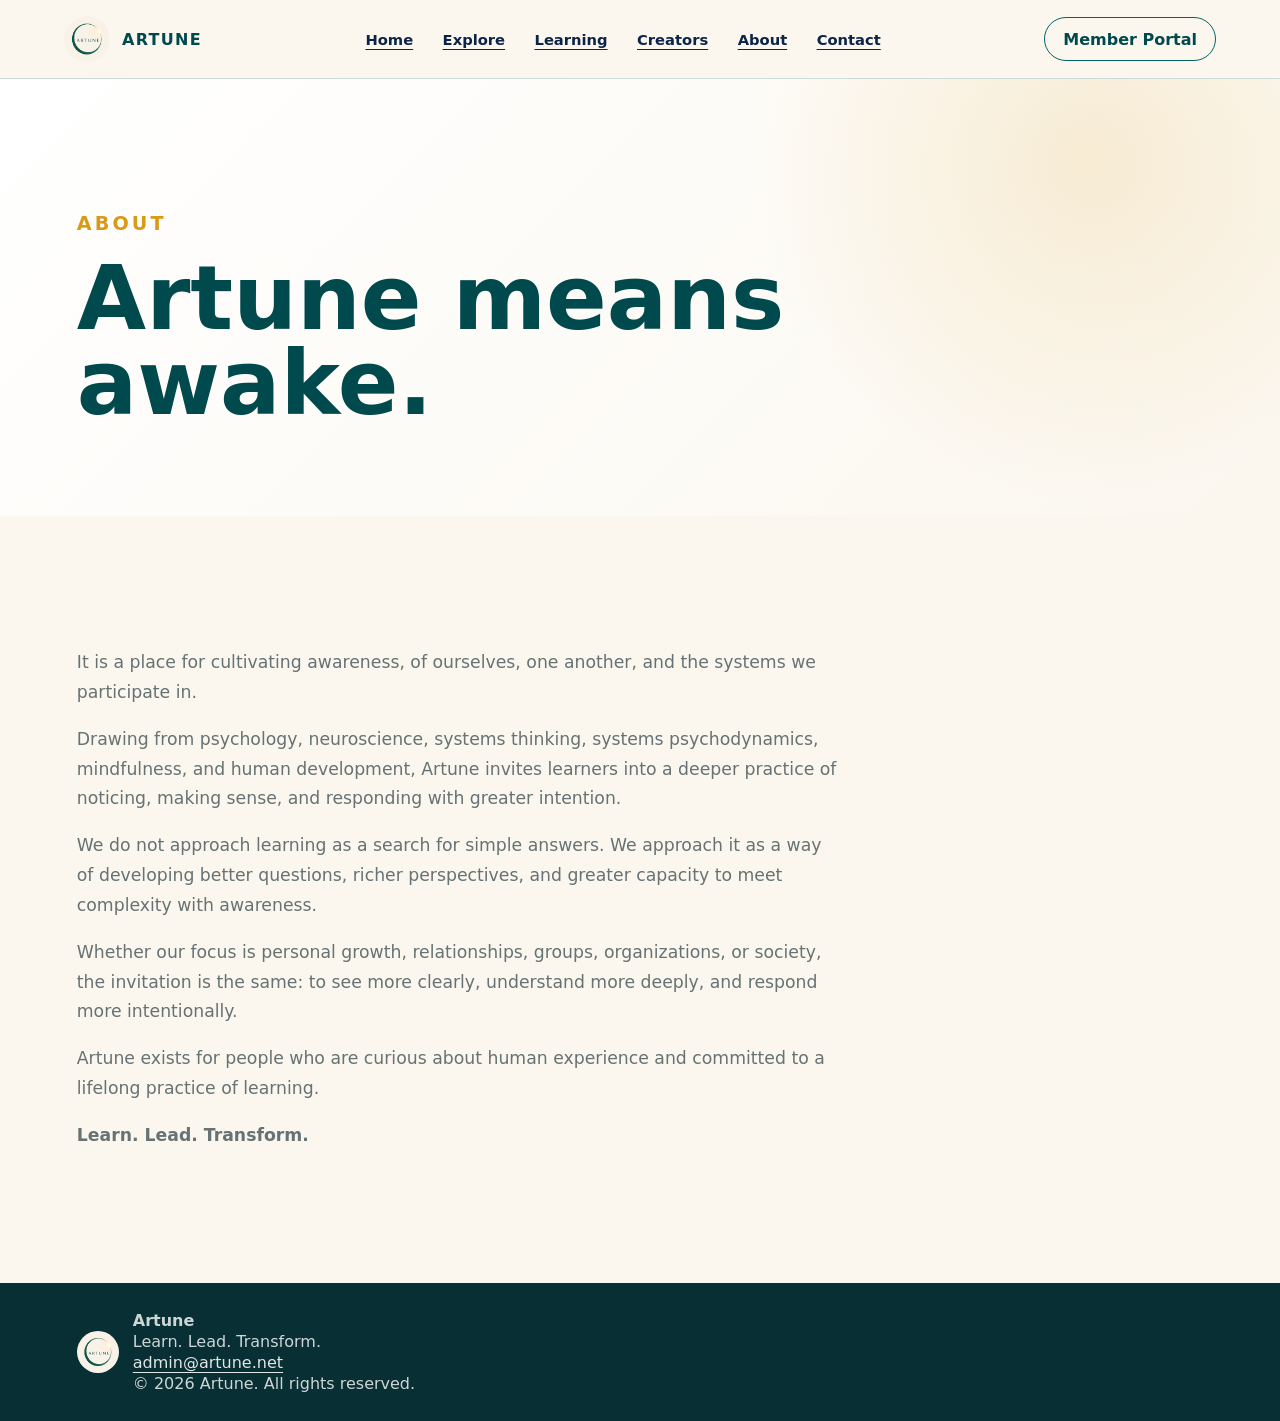
==== about/index.html @ a9fdbad8 "Add files via upload" ====
<!doctype html>
<html lang="en">
  <head>
    <meta charset="utf-8" />
    <meta name="viewport" content="width=device-width, initial-scale=1" />
    <title>About | Artune</title>
    <meta name="description" content="Artune means awake. Learn about Artune's orientation to awareness, inquiry, and human development." />
    <link rel="stylesheet" href="../styles.css" />
  </head>
  <body>
    <header class="site-header" data-site-header>
      <a class="brand" href="/" aria-label="Artune home"><img src="../assets/artune-symbol.png" alt="" /><span>Artune</span></a>
      <nav class="nav-links" id="primary-navigation" aria-label="Main navigation">
        <a href="/">Home</a><a href="/explore/">Explore</a><a href="/learning/">Learning</a><a href="/creators/">Creators</a><a href="/about/">About</a><a href="/contact/">Contact</a>
      </nav>
      <a class="nav-cta" href="https://ara-haroutiounian-4270.freshlearn.com/member/#/login">Member Portal</a>
      <button class="menu-toggle" type="button" aria-controls="primary-navigation" aria-expanded="false"><span class="menu-toggle-lines" aria-hidden="true"></span><span class="sr-only">Menu</span></button>
    </header>
    <main>
      <section class="page-hero">
        <p class="kicker">About</p>
        <h1>Artune means awake.</h1>
      </section>
      <section class="section text-page">
        <p>It is a place for cultivating awareness, of ourselves, one another, and the systems we participate in.</p>
        <p>Drawing from psychology, neuroscience, systems thinking, systems psychodynamics, mindfulness, and human development, Artune invites learners into a deeper practice of noticing, making sense, and responding with greater intention.</p>
        <p>We do not approach learning as a search for simple answers. We approach it as a way of developing better questions, richer perspectives, and greater capacity to meet complexity with awareness.</p>
        <p>Whether our focus is personal growth, relationships, groups, organizations, or society, the invitation is the same: to see more clearly, understand more deeply, and respond more intentionally.</p>
        <p>Artune exists for people who are curious about human experience and committed to a lifelong practice of learning.</p>
        <p><strong>Learn. Lead. Transform.</strong></p>
      </section>
    </main>
    <footer class="site-footer"><img src="../assets/artune-symbol.png" alt="" /><div><strong>Artune</strong><span>Learn. Lead. Transform.</span><a href="mailto:admin@artune.net">admin@artune.net</a><span>&copy; 2026 Artune. All rights reserved.</span></div></footer>
    <script>
      (() => {
        if (window.artuneMenuReady) return;
        window.artuneMenuReady = true;
        const header = document.querySelector("[data-site-header]");
        const toggle = header?.querySelector(".menu-toggle");
        const nav = header?.querySelector("#primary-navigation");
        const closeMenu = () => {
          header?.classList.remove("is-menu-open");
          document.body.classList.remove("is-menu-locked");
          toggle?.setAttribute("aria-expanded", "false");
        };
        toggle?.addEventListener("click", () => {
          const isOpen = header.classList.toggle("is-menu-open");
          document.body.classList.toggle("is-menu-locked", isOpen);
          toggle.setAttribute("aria-expanded", String(isOpen));
        });
        nav?.querySelectorAll("a").forEach((link) => link.addEventListener("click", closeMenu));
        document.addEventListener("keydown", (event) => {
          if (event.key === "Escape") closeMenu();
        });
      })();
    </script>
  </body>
</html>
---- styles.css ----
:root {
  --teal: #006267;
  --deep-teal: #00494d;
  --navy: #0b2447;
  --gold: #d99a18;
  --paper: #fbf7ef;
  --white: #ffffff;
  --ink: #1c2728;
  --muted: #667273;
  --line: rgba(0, 98, 103, 0.18);
  --shadow: 0 22px 60px rgba(0, 73, 77, 0.12);
}

* {
  box-sizing: border-box;
}

html {
  scroll-behavior: smooth;
}

body {
  margin: 0;
  background: var(--paper);
  color: var(--ink);
  font-family: Inter, Avenir, "Segoe UI", system-ui, -apple-system, sans-serif;
}

body.is-menu-locked {
  overflow: hidden;
}

img {
  max-width: 100%;
  display: block;
}

a {
  color: inherit;
  text-decoration: none;
}

.site-header {
  position: sticky;
  top: 0;
  z-index: 20;
  display: grid;
  grid-template-columns: auto 1fr auto;
  align-items: center;
  gap: 28px;
  padding: 16px clamp(18px, 5vw, 72px);
  background: rgba(251, 247, 239, 0.94);
  border-bottom: 1px solid var(--line);
  backdrop-filter: blur(16px);
}

.sr-only {
  position: absolute;
  width: 1px;
  height: 1px;
  overflow: hidden;
  clip: rect(0, 0, 0, 0);
  white-space: nowrap;
}

.brand,
.nav-links,
.nav-cta {
  display: flex;
  align-items: center;
}

.brand {
  gap: 12px;
  color: var(--deep-teal);
  font-weight: 800;
  letter-spacing: 0.08em;
  text-transform: uppercase;
}

.brand img {
  width: 46px;
  height: 46px;
  border-radius: 50%;
  object-fit: cover;
}

.nav-links {
  justify-content: center;
  gap: clamp(14px, 2.3vw, 30px);
  color: var(--navy);
  font-size: 0.92rem;
  font-weight: 700;
}

.nav-links a,
.text-link,
.site-footer a,
.contact a,
.organization-section a {
  text-decoration: underline;
  text-decoration-thickness: 1px;
  text-underline-offset: 4px;
}

.nav-cta,
.button {
  min-height: 44px;
  justify-content: center;
  border-radius: 999px;
  font-weight: 800;
}

.nav-cta {
  padding: 0 18px;
  color: var(--deep-teal);
  border: 1px solid var(--teal);
}

.menu-toggle {
  display: none;
  width: 44px;
  height: 44px;
  align-items: center;
  justify-content: center;
  border: 1px solid var(--teal);
  border-radius: 999px;
  background: var(--white);
  color: var(--deep-teal);
  cursor: pointer;
}

.menu-toggle-lines,
.menu-toggle-lines::before,
.menu-toggle-lines::after {
  display: block;
  width: 18px;
  height: 2px;
  border-radius: 999px;
  background: currentColor;
  transition: transform 180ms ease, opacity 180ms ease;
}

.menu-toggle-lines {
  position: relative;
}

.menu-toggle-lines::before,
.menu-toggle-lines::after {
  position: absolute;
  left: 0;
  content: "";
}

.menu-toggle-lines::before {
  top: -6px;
}

.menu-toggle-lines::after {
  top: 6px;
}

.site-header.is-menu-open .menu-toggle-lines {
  background: transparent;
}

.site-header.is-menu-open .menu-toggle-lines::before {
  transform: translateY(6px) rotate(45deg);
}

.site-header.is-menu-open .menu-toggle-lines::after {
  transform: translateY(-6px) rotate(-45deg);
}

.hero {
  display: grid;
  grid-template-columns: minmax(0, 0.94fr) minmax(320px, 0.8fr);
  gap: clamp(36px, 7vw, 92px);
  align-items: center;
  min-height: 86vh;
  padding: clamp(72px, 9vw, 132px) clamp(20px, 6vw, 86px) clamp(48px, 7vw, 96px);
  background:
    radial-gradient(circle at 84% 16%, rgba(217, 154, 24, 0.16), transparent 28%),
    linear-gradient(135deg, var(--white), var(--paper));
}

.page-hero {
  padding: clamp(80px, 10vw, 150px) clamp(20px, 6vw, 86px) clamp(52px, 7vw, 96px);
  background:
    radial-gradient(circle at 85% 18%, rgba(217, 154, 24, 0.15), transparent 30%),
    linear-gradient(135deg, var(--white), var(--paper));
}

.page-hero h1 {
  max-width: 980px;
}

.page-hero p {
  max-width: 900px;
  font-size: clamp(1.08rem, 1.5vw, 1.28rem);
}

.hero-copy {
  max-width: 760px;
}

.kicker {
  margin: 0 0 16px;
  color: var(--gold);
  font-size: 0.8rem;
  font-weight: 900;
  letter-spacing: 0.16em;
  text-transform: uppercase;
}

h1,
h2,
h3,
p {
  overflow-wrap: anywhere;
}

h1 {
  margin: 0;
  color: var(--deep-teal);
  font-size: clamp(3rem, 7vw, 6.6rem);
  line-height: 0.95;
  letter-spacing: 0;
}

h2 {
  margin: 0;
  color: var(--deep-teal);
  font-size: clamp(2.1rem, 4.6vw, 4.8rem);
  line-height: 1;
  letter-spacing: 0;
}

h3 {
  margin: 0;
  color: var(--navy);
  font-size: 1.3rem;
  line-height: 1.2;
}

p {
  color: var(--muted);
  line-height: 1.72;
}

.hero p {
  max-width: 650px;
  font-size: clamp(1.08rem, 1.5vw, 1.28rem);
}

.hero-actions {
  display: flex;
  flex-wrap: wrap;
  gap: 12px;
  margin-top: 32px;
}

.button {
  display: inline-flex;
  padding: 0 22px;
  border: 1px solid transparent;
}

.button.primary {
  background: var(--teal);
  color: var(--white);
  box-shadow: 0 14px 30px rgba(0, 98, 103, 0.18);
}

.button.secondary {
  color: var(--deep-teal);
  border-color: var(--teal);
  background: rgba(255, 255, 255, 0.55);
}

.text-link {
  display: inline-flex;
  margin-top: 24px;
  color: var(--deep-teal);
  font-weight: 900;
}

.hero-logo {
  padding: clamp(18px, 3vw, 36px);
  border: 1px solid var(--line);
  border-radius: 8px;
  background: rgba(255, 255, 255, 0.68);
  box-shadow: var(--shadow);
}

.section,
.section-band {
  padding: clamp(72px, 9vw, 126px) clamp(20px, 6vw, 86px);
}

.section-band {
  display: grid;
  grid-template-columns: minmax(160px, 0.32fr) minmax(0, 0.9fr);
  gap: clamp(28px, 6vw, 78px);
  background: var(--deep-teal);
}

.section-band h2,
.section-band p {
  color: var(--white);
}

.section-band p {
  max-width: 900px;
  color: rgba(255, 255, 255, 0.78);
  font-size: 1.1rem;
}

.section-label {
  color: var(--gold);
  font-weight: 900;
  text-transform: uppercase;
  letter-spacing: 0.16em;
  font-size: 0.78rem;
}

.section-heading {
  max-width: 880px;
  margin-bottom: 34px;
}

.section-heading p:last-child {
  max-width: 760px;
  font-size: 1.08rem;
}

.domain-grid,
.practice-grid,
.lens-grid {
  display: grid;
  grid-template-columns: repeat(3, minmax(0, 1fr));
  gap: 16px;
}

.domain-grid article,
.practice-grid article,
.lens-card,
.course-card,
.journal-card,
.contact-form {
  border: 1px solid var(--line);
  border-radius: 8px;
  background: rgba(255, 255, 255, 0.72);
  box-shadow: 0 16px 42px rgba(0, 73, 77, 0.06);
}

.domain-grid article,
.practice-grid article,
.lens-card {
  min-height: 210px;
  padding: 24px;
}

.lens-card {
  display: flex;
  flex-direction: column;
  gap: 16px;
}

.lens-card h2 {
  font-size: clamp(1.35rem, 2.1vw, 2rem);
  line-height: 1.1;
}

.pills {
  display: flex;
  flex-wrap: wrap;
  gap: 8px;
  margin-top: auto;
}

.pills a {
  display: inline-flex;
  min-height: 34px;
  align-items: center;
  border: 1px solid rgba(0, 98, 103, 0.22);
  border-radius: 999px;
  padding: 0 12px;
  background: rgba(255, 255, 255, 0.72);
  color: var(--deep-teal);
  font-size: 0.82rem;
  font-weight: 800;
}

.focus-pills {
  max-width: 920px;
}

.compact-grid {
  grid-template-columns: repeat(2, minmax(0, 1fr));
}

.domain-grid p,
.practice-grid p {
  margin-bottom: 0;
}

.course-section,
.journal {
  background: #eef5f2;
}

.course-layout {
  display: grid;
  grid-template-columns: minmax(280px, 0.58fr) minmax(0, 0.9fr);
  gap: 22px;
  align-items: stretch;
}

.course-card {
  padding: 28px;
}

.tag {
  display: inline-flex;
  margin-bottom: 18px;
  color: var(--gold);
  font-size: 0.76rem;
  font-weight: 900;
  letter-spacing: 0.12em;
  text-transform: uppercase;
}

.module-list {
  display: grid;
  grid-template-columns: repeat(3, minmax(0, 1fr));
  gap: 10px;
}

.module-list span {
  display: flex;
  min-height: 78px;
  align-items: center;
  padding: 16px;
  border: 1px solid var(--line);
  border-radius: 8px;
  background: var(--white);
  color: var(--deep-teal);
  font-weight: 800;
  line-height: 1.35;
}

.journal-card {
  max-width: 720px;
  padding: 28px;
}

.about {
  display: grid;
  grid-template-columns: minmax(220px, 0.42fr) minmax(0, 0.9fr);
  gap: clamp(28px, 6vw, 78px);
  align-items: center;
  background: var(--white);
}

.creator-profile {
  display: grid;
  grid-template-columns: minmax(220px, 0.34fr) minmax(0, 0.9fr);
  gap: clamp(28px, 6vw, 78px);
  align-items: start;
  background: var(--white);
}

.text-page {
  max-width: 920px;
}

.text-page p {
  font-size: 1.08rem;
}

.text-page h2 {
  margin-bottom: 18px;
}

.organization-section {
  background: var(--white);
}

.about-logo {
  justify-self: center;
  max-width: 300px;
  border-radius: 50%;
  overflow: hidden;
  box-shadow: var(--shadow);
}

.contact {
  display: grid;
  grid-template-columns: minmax(0, 0.72fr) minmax(320px, 0.64fr);
  gap: clamp(30px, 6vw, 86px);
  background: var(--deep-teal);
}

.contact-page {
  min-height: 72vh;
}

.contact h2,
.contact p {
  color: var(--white);
}

.contact p {
  color: rgba(255, 255, 255, 0.76);
}

.contact-form {
  display: grid;
  gap: 16px;
  padding: 24px;
  background: rgba(255, 255, 255, 0.08);
  border-color: rgba(255, 255, 255, 0.2);
}

label {
  display: grid;
  gap: 8px;
  color: rgba(255, 255, 255, 0.86);
  font-weight: 800;
}

input,
select,
textarea {
  width: 100%;
  min-height: 46px;
  border: 1px solid rgba(255, 255, 255, 0.26);
  border-radius: 8px;
  padding: 12px 14px;
  background: rgba(255, 255, 255, 0.12);
  color: var(--white);
  font: inherit;
}

select option {
  color: var(--ink);
}

textarea {
  resize: vertical;
}

.form-note {
  margin: 0;
  color: rgba(255, 255, 255, 0.68);
  font-size: 0.92rem;
}

.site-footer {
  display: flex;
  align-items: center;
  gap: 14px;
  padding: 28px clamp(20px, 6vw, 86px);
  background: #082f33;
  color: rgba(255, 255, 255, 0.8);
}

.site-footer img {
  width: 42px;
  height: 42px;
  border-radius: 50%;
  object-fit: cover;
}

.site-footer div {
  display: grid;
  gap: 2px;
}

.site-footer a {
  color: rgba(255, 255, 255, 0.88);
}

@media (max-width: 980px) {
  .site-header {
    grid-template-columns: auto 1fr auto auto;
    gap: 12px;
  }

  .nav-links {
    position: absolute;
    top: calc(100% + 1px);
    left: 0;
    right: 0;
    display: grid;
    max-height: calc(100vh - 74px);
    overflow-y: auto;
    padding: 14px clamp(18px, 5vw, 72px) 18px;
    border-bottom: 1px solid var(--line);
    background: var(--paper);
    box-shadow: 0 22px 48px rgba(0, 73, 77, 0.16);
    opacity: 0;
    pointer-events: none;
    transform: translateY(-8px);
    transition: opacity 160ms ease, transform 160ms ease;
    justify-content: stretch;
  }

  .nav-links a {
    min-height: 46px;
    display: flex;
    align-items: center;
    width: 100%;
    border-bottom: 1px solid var(--line);
    color: var(--navy);
    font-size: 1rem;
  }

  .site-header.is-menu-open .nav-links {
    opacity: 1;
    pointer-events: auto;
    transform: translateY(0);
  }

  .nav-cta {
    justify-self: end;
  }

  .menu-toggle {
    display: inline-flex;
  }

  .hero,
  .section-band,
  .course-layout,
  .about,
  .contact {
    grid-template-columns: 1fr;
  }

  .domain-grid,
  .practice-grid,
  .lens-grid,
  .module-list {
    grid-template-columns: repeat(2, minmax(0, 1fr));
  }

  .creator-profile {
    grid-template-columns: 1fr;
  }
}

@media (max-width: 620px) {
  .site-header {
    grid-template-columns: auto 1fr auto auto;
    gap: 8px;
    padding: 10px 12px;
  }

  .brand span {
    display: none;
  }

  .brand img {
    width: 40px;
    height: 40px;
  }

  .nav-cta {
    min-height: 38px;
    padding: 0 11px;
    font-size: 0.76rem;
    white-space: nowrap;
  }

  .menu-toggle {
    width: 40px;
    height: 40px;
  }

  .nav-links {
    max-height: calc(100vh - 62px);
    padding: 10px 18px 16px;
  }

  h1 {
    font-size: clamp(2.8rem, 15vw, 4.3rem);
  }

  .hero,
  .section,
  .section-band {
    padding-left: 18px;
    padding-right: 18px;
  }

  .hero-actions,
  .button {
    width: 100%;
  }

  .domain-grid,
  .practice-grid,
  .lens-grid,
  .module-list {
    grid-template-columns: 1fr;
  }
}
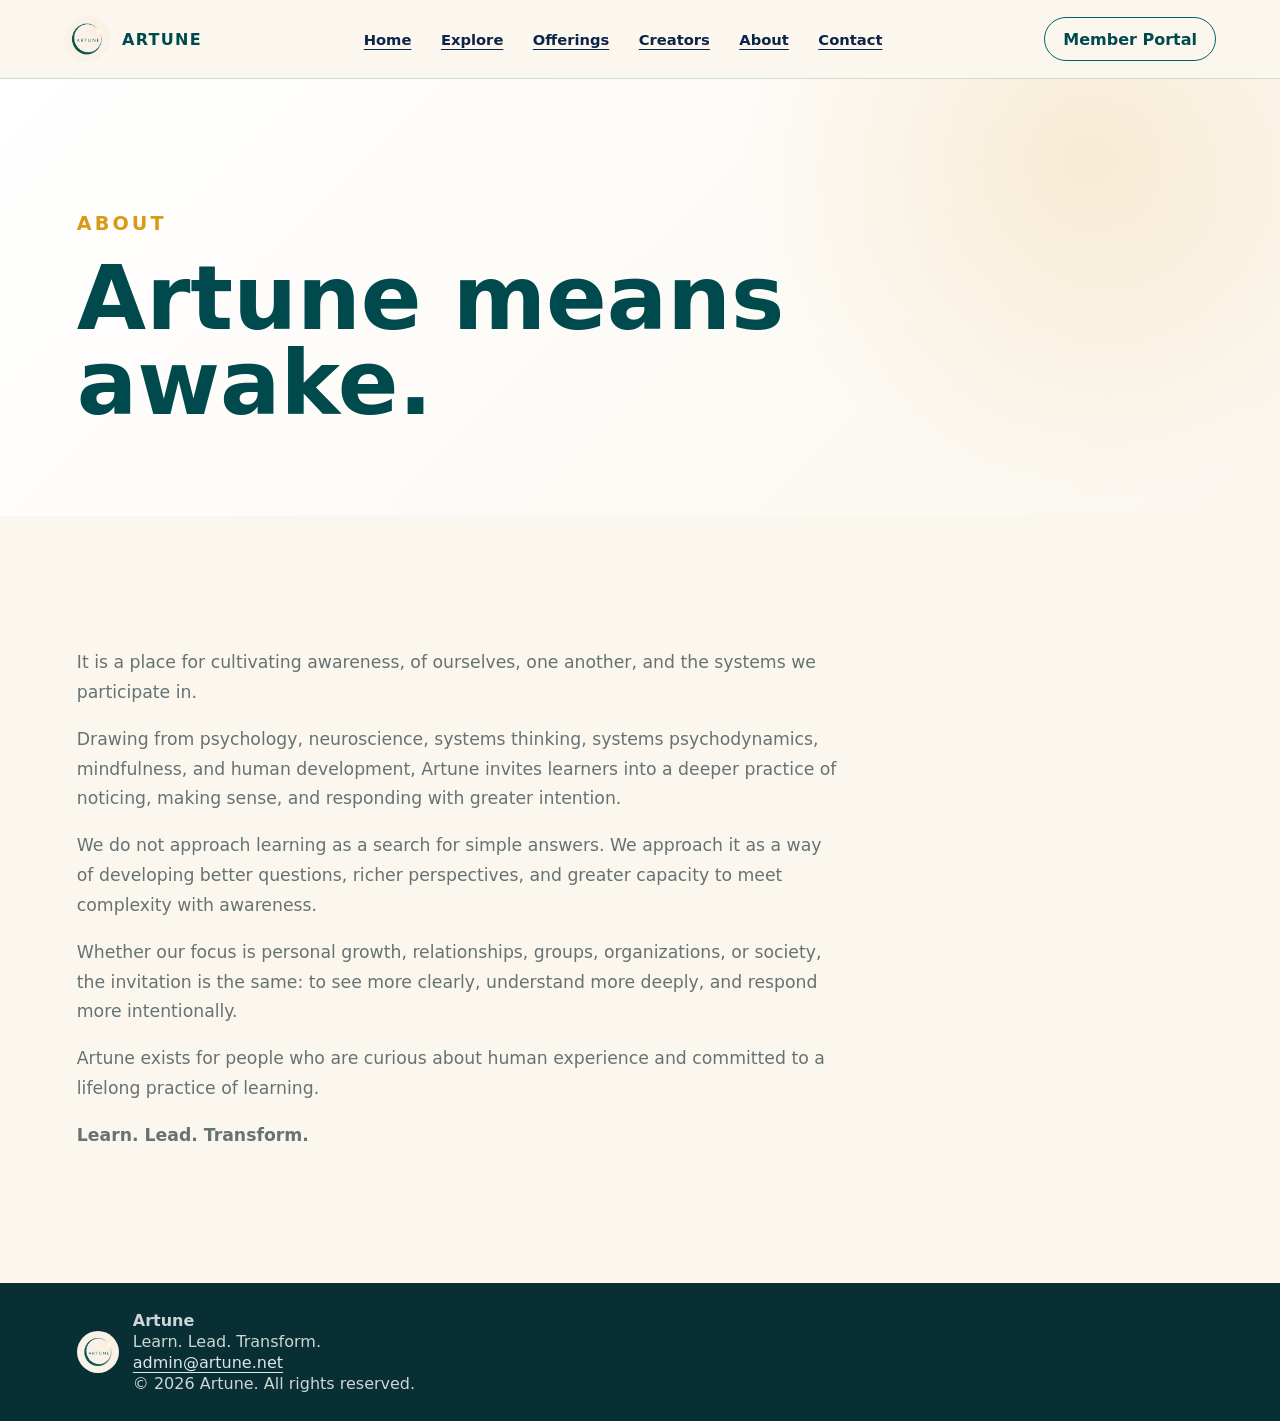
==== commit 7d157df6: "Add files via upload" ====
--- a/about/index.html
+++ b/about/index.html
@@ -11,7 +11,7 @@
     <header class="site-header" data-site-header>
       <a class="brand" href="/" aria-label="Artune home"><img src="../assets/artune-symbol.png" alt="" /><span>Artune</span></a>
       <nav class="nav-links" id="primary-navigation" aria-label="Main navigation">
-        <a href="/">Home</a><a href="/explore/">Explore</a><a href="/learning/">Learning</a><a href="/creators/">Creators</a><a href="/about/">About</a><a href="/contact/">Contact</a>
+        <a href="/">Home</a><a href="/explore/">Explore</a><a href="/learning/">Offerings</a><a href="/creators/">Creators</a><a href="/about/">About</a><a href="/contact/">Contact</a>
       </nav>
       <a class="nav-cta" href="https://ara-haroutiounian-4270.freshlearn.com/member/#/login">Member Portal</a>
       <button class="menu-toggle" type="button" aria-controls="primary-navigation" aria-expanded="false"><span class="menu-toggle-lines" aria-hidden="true"></span><span class="sr-only">Menu</span></button>
--- a/styles.css
+++ b/styles.css
@@ -471,6 +471,21 @@
   background: var(--white);
 }
 
+.creator-photo {
+  justify-self: center;
+  width: min(320px, 100%);
+  overflow: hidden;
+  border-radius: 8px;
+  box-shadow: var(--shadow);
+}
+
+.creator-photo img {
+  width: 100%;
+  aspect-ratio: 4 / 5;
+  object-fit: cover;
+  object-position: center top;
+}
+
 .text-page {
   max-width: 920px;
 }
@@ -481,6 +496,46 @@
 
 .text-page h2 {
   margin-bottom: 18px;
+}
+
+.course-offer {
+  margin-bottom: 34px;
+  padding: clamp(22px, 4vw, 34px);
+  border: 1px solid var(--line);
+  border-radius: 8px;
+  background: rgba(255, 255, 255, 0.78);
+  box-shadow: 0 16px 42px rgba(0, 73, 77, 0.06);
+}
+
+.course-offer h2 {
+  margin-top: 22px;
+  font-size: clamp(1.35rem, 2.1vw, 2rem);
+}
+
+.feature-list {
+  display: grid;
+  gap: 10px;
+  margin: 0 0 24px;
+  padding: 0;
+  list-style: none;
+}
+
+.feature-list li {
+  position: relative;
+  padding-left: 24px;
+  color: var(--muted);
+  line-height: 1.6;
+}
+
+.feature-list li::before {
+  position: absolute;
+  left: 0;
+  top: 0.62em;
+  width: 8px;
+  height: 8px;
+  border-radius: 50%;
+  background: var(--gold);
+  content: "";
 }
 
 .organization-section {
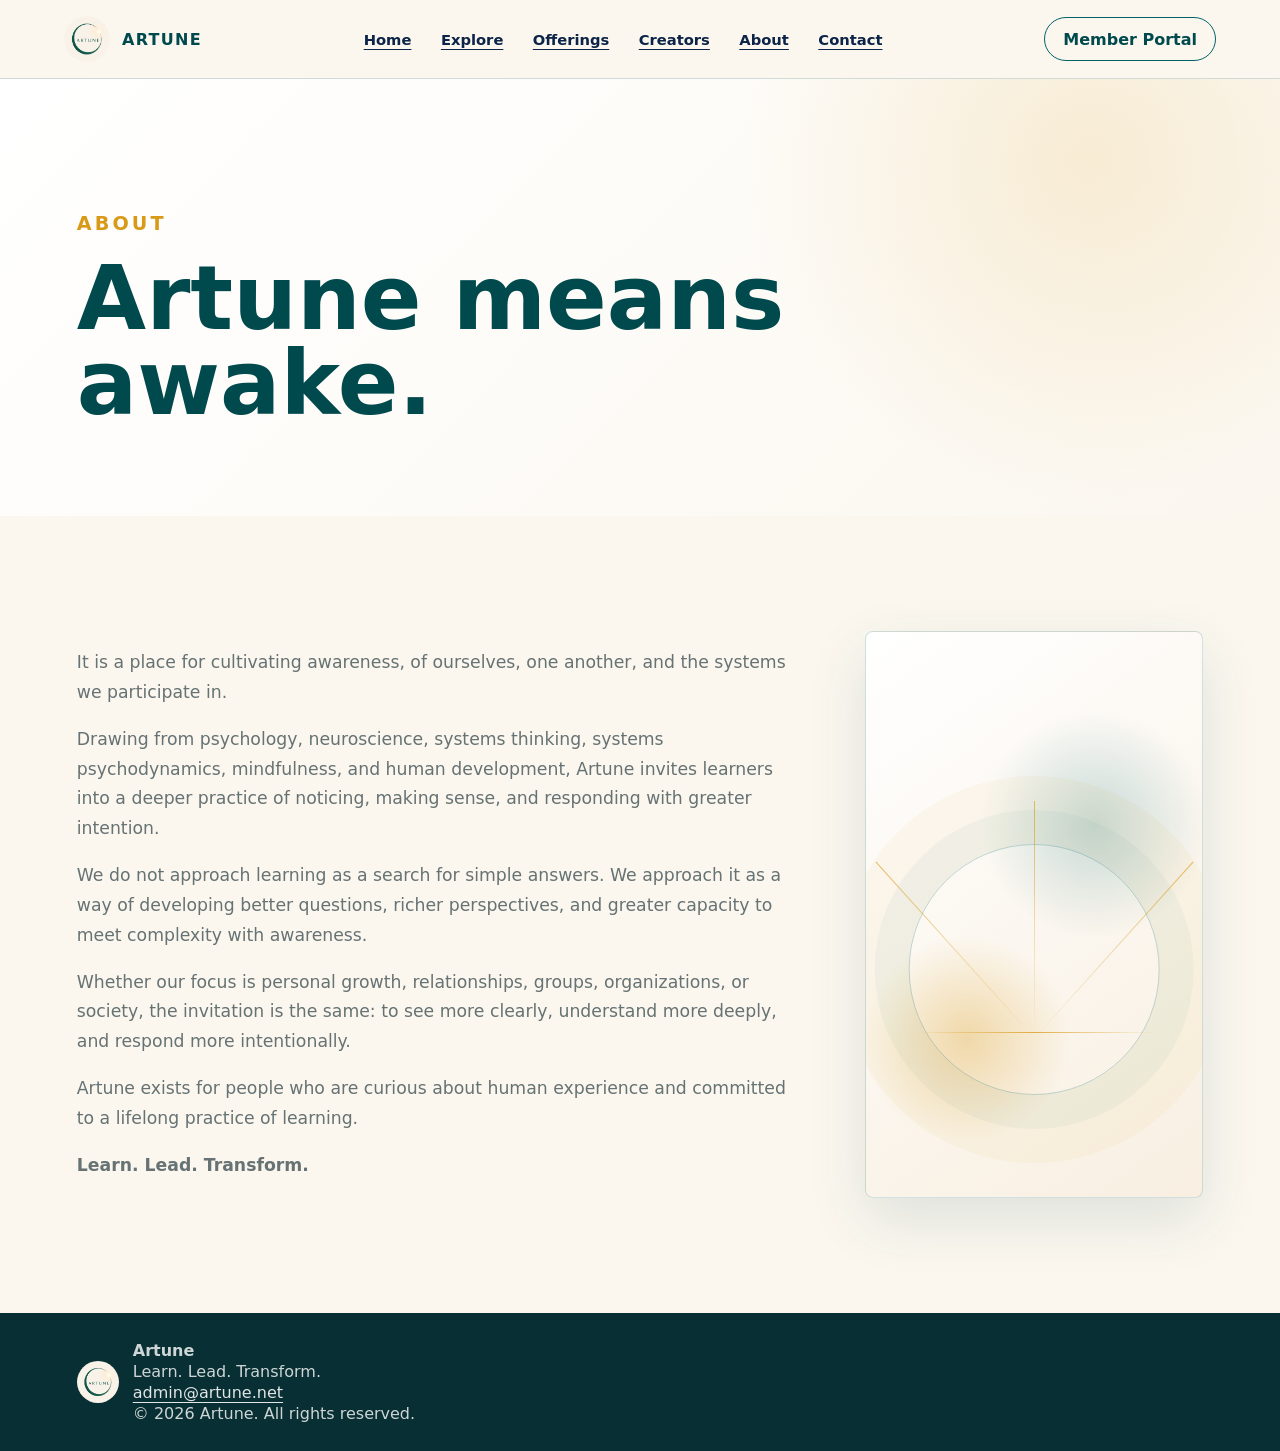
==== commit d38e3ab2: "Add files via upload" ====
--- a/about/index.html
+++ b/about/index.html
@@ -21,13 +21,16 @@
         <p class="kicker">About</p>
         <h1>Artune means awake.</h1>
       </section>
-      <section class="section text-page">
-        <p>It is a place for cultivating awareness, of ourselves, one another, and the systems we participate in.</p>
-        <p>Drawing from psychology, neuroscience, systems thinking, systems psychodynamics, mindfulness, and human development, Artune invites learners into a deeper practice of noticing, making sense, and responding with greater intention.</p>
-        <p>We do not approach learning as a search for simple answers. We approach it as a way of developing better questions, richer perspectives, and greater capacity to meet complexity with awareness.</p>
-        <p>Whether our focus is personal growth, relationships, groups, organizations, or society, the invitation is the same: to see more clearly, understand more deeply, and respond more intentionally.</p>
-        <p>Artune exists for people who are curious about human experience and committed to a lifelong practice of learning.</p>
-        <p><strong>Learn. Lead. Transform.</strong></p>
+      <section class="section about-page-layout">
+        <div class="text-page">
+          <p>It is a place for cultivating awareness, of ourselves, one another, and the systems we participate in.</p>
+          <p>Drawing from psychology, neuroscience, systems thinking, systems psychodynamics, mindfulness, and human development, Artune invites learners into a deeper practice of noticing, making sense, and responding with greater intention.</p>
+          <p>We do not approach learning as a search for simple answers. We approach it as a way of developing better questions, richer perspectives, and greater capacity to meet complexity with awareness.</p>
+          <p>Whether our focus is personal growth, relationships, groups, organizations, or society, the invitation is the same: to see more clearly, understand more deeply, and respond more intentionally.</p>
+          <p>Artune exists for people who are curious about human experience and committed to a lifelong practice of learning.</p>
+          <p><strong>Learn. Lead. Transform.</strong></p>
+        </div>
+        <div class="soft-visual emergence-visual" aria-hidden="true"><span></span><span></span><span></span></div>
       </section>
     </main>
     <footer class="site-footer"><img src="../assets/artune-symbol.png" alt="" /><div><strong>Artune</strong><span>Learn. Lead. Transform.</span><a href="mailto:admin@artune.net">admin@artune.net</a><span>&copy; 2026 Artune. All rights reserved.</span></div></footer>
--- a/styles.css
+++ b/styles.css
@@ -200,6 +200,13 @@
   font-size: clamp(1.08rem, 1.5vw, 1.28rem);
 }
 
+.page-hero-split {
+  display: grid;
+  grid-template-columns: minmax(0, 0.9fr) minmax(280px, 0.45fr);
+  gap: clamp(30px, 6vw, 82px);
+  align-items: center;
+}
+
 .hero-copy {
   max-width: 760px;
 }
@@ -324,6 +331,119 @@
   font-size: 0.78rem;
 }
 
+.philosophy-content,
+.about-page-layout {
+  display: grid;
+  grid-template-columns: minmax(0, 0.9fr) minmax(260px, 0.42fr);
+  gap: clamp(28px, 5vw, 68px);
+  align-items: center;
+}
+
+.soft-visual {
+  position: relative;
+  min-height: 250px;
+  overflow: hidden;
+  border: 1px solid var(--line);
+  border-radius: 8px;
+  background:
+    radial-gradient(circle at 76% 24%, rgba(217, 154, 24, 0.22), transparent 24%),
+    linear-gradient(145deg, rgba(255, 255, 255, 0.98), rgba(251, 247, 239, 0.9));
+  box-shadow: var(--shadow);
+}
+
+.soft-visual::before,
+.soft-visual::after,
+.soft-visual span {
+  position: absolute;
+  display: block;
+  content: "";
+}
+
+.soft-visual::before {
+  left: 50%;
+  bottom: 24%;
+  width: 84%;
+  aspect-ratio: 1;
+  border: 1px solid rgba(0, 98, 103, 0.2);
+  border-radius: 50%;
+  transform: translateX(-50%);
+}
+
+.soft-visual::after {
+  left: 14%;
+  right: 14%;
+  bottom: 29%;
+  height: 1px;
+  background: linear-gradient(90deg, transparent, rgba(217, 154, 24, 0.76), transparent);
+}
+
+.soft-visual span {
+  left: 50%;
+  bottom: 28%;
+  width: 1px;
+  height: 42%;
+  background: linear-gradient(180deg, rgba(217, 154, 24, 0.64), transparent);
+  transform-origin: bottom center;
+}
+
+.soft-visual span:nth-child(1) {
+  transform: rotate(-42deg);
+}
+
+.soft-visual span:nth-child(2) {
+  transform: rotate(0deg);
+}
+
+.soft-visual span:nth-child(3) {
+  transform: rotate(42deg);
+}
+
+.sunrise-visual {
+  border-color: rgba(255, 255, 255, 0.18);
+  background:
+    radial-gradient(circle at 52% 70%, rgba(255, 255, 255, 0.8), transparent 12%),
+    radial-gradient(circle at 52% 70%, rgba(217, 154, 24, 0.5), transparent 34%),
+    linear-gradient(150deg, rgba(255, 255, 255, 0.18), rgba(0, 98, 103, 0.36));
+  box-shadow: none;
+}
+
+.emergence-visual {
+  min-height: 360px;
+  align-self: stretch;
+  background:
+    radial-gradient(circle at 30% 72%, rgba(217, 154, 24, 0.32), transparent 22%),
+    radial-gradient(circle at 68% 34%, rgba(0, 98, 103, 0.2), transparent 26%),
+    linear-gradient(145deg, var(--white), #f8efe1);
+}
+
+.emergence-visual::before {
+  width: 74%;
+  bottom: 18%;
+  border-color: rgba(0, 98, 103, 0.24);
+  box-shadow:
+    0 0 0 34px rgba(0, 98, 103, 0.04),
+    0 0 0 68px rgba(217, 154, 24, 0.05);
+}
+
+.offering-visual {
+  min-height: 280px;
+  background:
+    radial-gradient(circle at 68% 24%, rgba(217, 154, 24, 0.3), transparent 20%),
+    radial-gradient(circle at 18% 76%, rgba(0, 98, 103, 0.16), transparent 28%),
+    linear-gradient(145deg, var(--white), #f7f0e5);
+}
+
+.contact-visual {
+  min-height: 220px;
+  margin-top: 30px;
+  border-color: rgba(255, 255, 255, 0.18);
+  background:
+    radial-gradient(circle at 50% 72%, rgba(255, 255, 255, 0.64), transparent 12%),
+    radial-gradient(circle at 50% 72%, rgba(217, 154, 24, 0.45), transparent 32%),
+    linear-gradient(145deg, rgba(255, 255, 255, 0.12), rgba(0, 98, 103, 0.42));
+  box-shadow: none;
+}
+
 .section-heading {
   max-width: 880px;
   margin-bottom: 34px;
@@ -365,11 +485,190 @@
   display: flex;
   flex-direction: column;
   gap: 16px;
+  overflow: hidden;
 }
 
 .lens-card h2 {
   font-size: clamp(1.35rem, 2.1vw, 2rem);
   line-height: 1.1;
+}
+
+.lens-visual {
+  position: relative;
+  min-height: 154px;
+  overflow: hidden;
+  border: 1px solid rgba(0, 98, 103, 0.16);
+  border-radius: 8px;
+  background:
+    radial-gradient(circle at 78% 22%, rgba(217, 154, 24, 0.35), transparent 26%),
+    linear-gradient(135deg, rgba(0, 98, 103, 0.9), rgba(8, 47, 51, 0.96));
+}
+
+.lens-visual::before,
+.lens-visual::after,
+.lens-visual span {
+  position: absolute;
+  display: block;
+  content: "";
+}
+
+.lens-visual::before {
+  inset: 18px;
+  border: 1px solid rgba(255, 255, 255, 0.28);
+  border-radius: 999px;
+}
+
+.lens-visual::after {
+  width: 54px;
+  height: 54px;
+  right: 22px;
+  bottom: 20px;
+  border-radius: 50%;
+  background: rgba(255, 255, 255, 0.26);
+}
+
+.lens-visual span {
+  background: rgba(255, 255, 255, 0.58);
+}
+
+.lens-visual span:nth-child(1) {
+  width: 92px;
+  height: 3px;
+  left: 24px;
+  top: 42px;
+  transform: rotate(-12deg);
+}
+
+.lens-visual span:nth-child(2) {
+  width: 68px;
+  height: 3px;
+  left: 42px;
+  top: 74px;
+  transform: rotate(18deg);
+}
+
+.lens-visual span:nth-child(3) {
+  width: 84px;
+  height: 3px;
+  left: 26px;
+  bottom: 42px;
+  transform: rotate(7deg);
+}
+
+.lens-psychology {
+  background:
+    radial-gradient(circle at 30% 72%, rgba(217, 154, 24, 0.36), transparent 28%),
+    radial-gradient(circle at 74% 28%, rgba(255, 255, 255, 0.18), transparent 22%),
+    linear-gradient(135deg, #0b2447, #006267);
+}
+
+.lens-psychology::before {
+  border-radius: 42% 58% 48% 52%;
+}
+
+.lens-mindfulness {
+  background:
+    radial-gradient(circle at 50% 50%, rgba(255, 255, 255, 0.3), transparent 18%),
+    radial-gradient(circle at 50% 50%, rgba(217, 154, 24, 0.26), transparent 42%),
+    linear-gradient(135deg, #fbf7ef, #006267);
+}
+
+.lens-mindfulness::before,
+.lens-mindfulness::after {
+  left: 50%;
+  top: 50%;
+  width: 92px;
+  height: 92px;
+  transform: translate(-50%, -50%);
+  border-color: rgba(0, 73, 77, 0.32);
+  background: transparent;
+}
+
+.lens-neuroscience {
+  background:
+    radial-gradient(circle at 22% 34%, rgba(255, 255, 255, 0.28), transparent 16%),
+    radial-gradient(circle at 72% 66%, rgba(217, 154, 24, 0.36), transparent 22%),
+    linear-gradient(135deg, #00494d, #0b2447);
+}
+
+.lens-neuroscience span {
+  height: 2px;
+  transform-origin: left center;
+}
+
+.lens-systems {
+  background:
+    linear-gradient(90deg, rgba(255, 255, 255, 0.08) 1px, transparent 1px),
+    linear-gradient(0deg, rgba(255, 255, 255, 0.08) 1px, transparent 1px),
+    linear-gradient(135deg, #006267, #082f33);
+  background-size: 32px 32px, 32px 32px, auto;
+}
+
+.lens-systems::before {
+  border-radius: 8px;
+}
+
+.lens-groups {
+  background:
+    radial-gradient(circle at 26% 44%, rgba(255, 255, 255, 0.42), transparent 11%),
+    radial-gradient(circle at 50% 34%, rgba(217, 154, 24, 0.44), transparent 12%),
+    radial-gradient(circle at 72% 52%, rgba(255, 255, 255, 0.34), transparent 11%),
+    linear-gradient(135deg, #0b2447, #006267);
+}
+
+.lens-groups::before {
+  inset: 36px 28px;
+  border-radius: 8px;
+}
+
+.lens-psychodynamics {
+  background:
+    radial-gradient(circle at 24% 25%, rgba(255, 255, 255, 0.22), transparent 22%),
+    radial-gradient(circle at 76% 72%, rgba(217, 154, 24, 0.4), transparent 24%),
+    linear-gradient(135deg, #082f33, #0b2447);
+}
+
+.lens-psychodynamics::before {
+  inset: 24px 42px;
+  border-radius: 50%;
+  box-shadow: 0 0 0 18px rgba(255, 255, 255, 0.06);
+}
+
+.lens-leadership {
+  background:
+    linear-gradient(155deg, rgba(217, 154, 24, 0.58) 0 28%, transparent 28% 100%),
+    linear-gradient(135deg, #006267, #0b2447);
+}
+
+.lens-leadership::before {
+  inset: auto 26px 24px 26px;
+  height: 86px;
+  border-radius: 8px 8px 40px 40px;
+}
+
+.lens-organization {
+  background:
+    linear-gradient(90deg, rgba(255, 255, 255, 0.28) 12%, transparent 12% 18%, rgba(255, 255, 255, 0.2) 18% 30%, transparent 30%),
+    linear-gradient(135deg, #00494d, #d99a18);
+}
+
+.lens-organization::before {
+  inset: 32px 24px;
+  border-radius: 8px;
+}
+
+.lens-development {
+  background:
+    radial-gradient(circle at 30% 72%, rgba(255, 255, 255, 0.28), transparent 18%),
+    radial-gradient(circle at 56% 46%, rgba(255, 255, 255, 0.22), transparent 17%),
+    radial-gradient(circle at 74% 26%, rgba(217, 154, 24, 0.5), transparent 16%),
+    linear-gradient(135deg, #fbf7ef, #006267);
+}
+
+.lens-development::before {
+  inset: 30px 46px;
+  border-radius: 999px 999px 8px 8px;
+  border-color: rgba(0, 73, 77, 0.32);
 }
 
 .pills {
@@ -421,6 +720,84 @@
   padding: 28px;
 }
 
+.course-card-image {
+  width: 100%;
+  margin: 0 0 22px;
+  border-radius: 8px;
+  border: 1px solid var(--line);
+  aspect-ratio: 16 / 9;
+  object-fit: cover;
+  object-position: center;
+}
+
+.course-banner-section {
+  padding: clamp(28px, 5vw, 64px) clamp(20px, 6vw, 86px) 0;
+  background: var(--paper);
+}
+
+.course-banner-section img {
+  width: 100%;
+  border: 1px solid var(--line);
+  border-radius: 8px;
+  box-shadow: var(--shadow);
+}
+
+.course-hero-integrated {
+  display: grid;
+  grid-template-columns: minmax(320px, 0.72fr) minmax(420px, 1fr);
+  gap: clamp(24px, 4vw, 52px);
+  align-items: center;
+  padding: clamp(76px, 10vw, 132px) clamp(20px, 6vw, 86px);
+  background:
+    radial-gradient(circle at 82% 26%, rgba(217, 154, 24, 0.16), transparent 32%),
+    linear-gradient(135deg, var(--white), var(--paper));
+}
+
+.course-hero-card {
+  min-width: 0;
+  max-width: 720px;
+  padding: clamp(28px, 5vw, 52px);
+  border: 1px solid rgba(0, 98, 103, 0.2);
+  border-radius: 8px;
+  background: rgba(251, 247, 239, 0.9);
+  box-shadow: var(--shadow);
+}
+
+.course-hero-card h1 {
+  margin: 0;
+  color: var(--deep-teal);
+  font-size: clamp(3rem, 5vw, 4.9rem);
+  line-height: 0.95;
+  overflow-wrap: normal;
+  word-break: normal;
+}
+
+.course-hero-card p {
+  max-width: 600px;
+  font-size: clamp(1.05rem, 1.5vw, 1.26rem);
+}
+
+.course-price {
+  color: var(--gold);
+  font-weight: 900;
+}
+
+.course-hero-image {
+  min-width: 0;
+  overflow: hidden;
+  border: 1px solid var(--line);
+  border-radius: 8px;
+  box-shadow: var(--shadow);
+  background: var(--white);
+}
+
+.course-hero-image img {
+  width: 100%;
+  aspect-ratio: 16 / 9;
+  object-fit: cover;
+  object-position: center;
+}
+
 .tag {
   display: inline-flex;
   margin-bottom: 18px;
@@ -561,6 +938,7 @@
   min-height: 72vh;
 }
 
+.contact h1,
 .contact h2,
 .contact p {
   color: var(--white);
@@ -688,7 +1066,11 @@
 
   .hero,
   .section-band,
+  .page-hero-split,
+  .philosophy-content,
+  .about-page-layout,
   .course-layout,
+  .course-hero-integrated,
   .about,
   .contact {
     grid-template-columns: 1fr;
@@ -704,6 +1086,10 @@
   .creator-profile {
     grid-template-columns: 1fr;
   }
+
+  .soft-visual {
+    min-height: 220px;
+  }
 }
 
 @media (max-width: 620px) {
@@ -745,14 +1131,27 @@
 
   .hero,
   .section,
-  .section-band {
+  .section-band,
+  .course-hero-integrated {
     padding-left: 18px;
     padding-right: 18px;
+  }
+
+  .course-hero-card h1 {
+    font-size: clamp(2.25rem, 13vw, 3rem);
+    overflow-wrap: anywhere;
   }
 
   .hero-actions,
   .button {
     width: 100%;
+  }
+
+  .soft-visual,
+  .emergence-visual,
+  .offering-visual,
+  .contact-visual {
+    min-height: 190px;
   }
 
   .domain-grid,
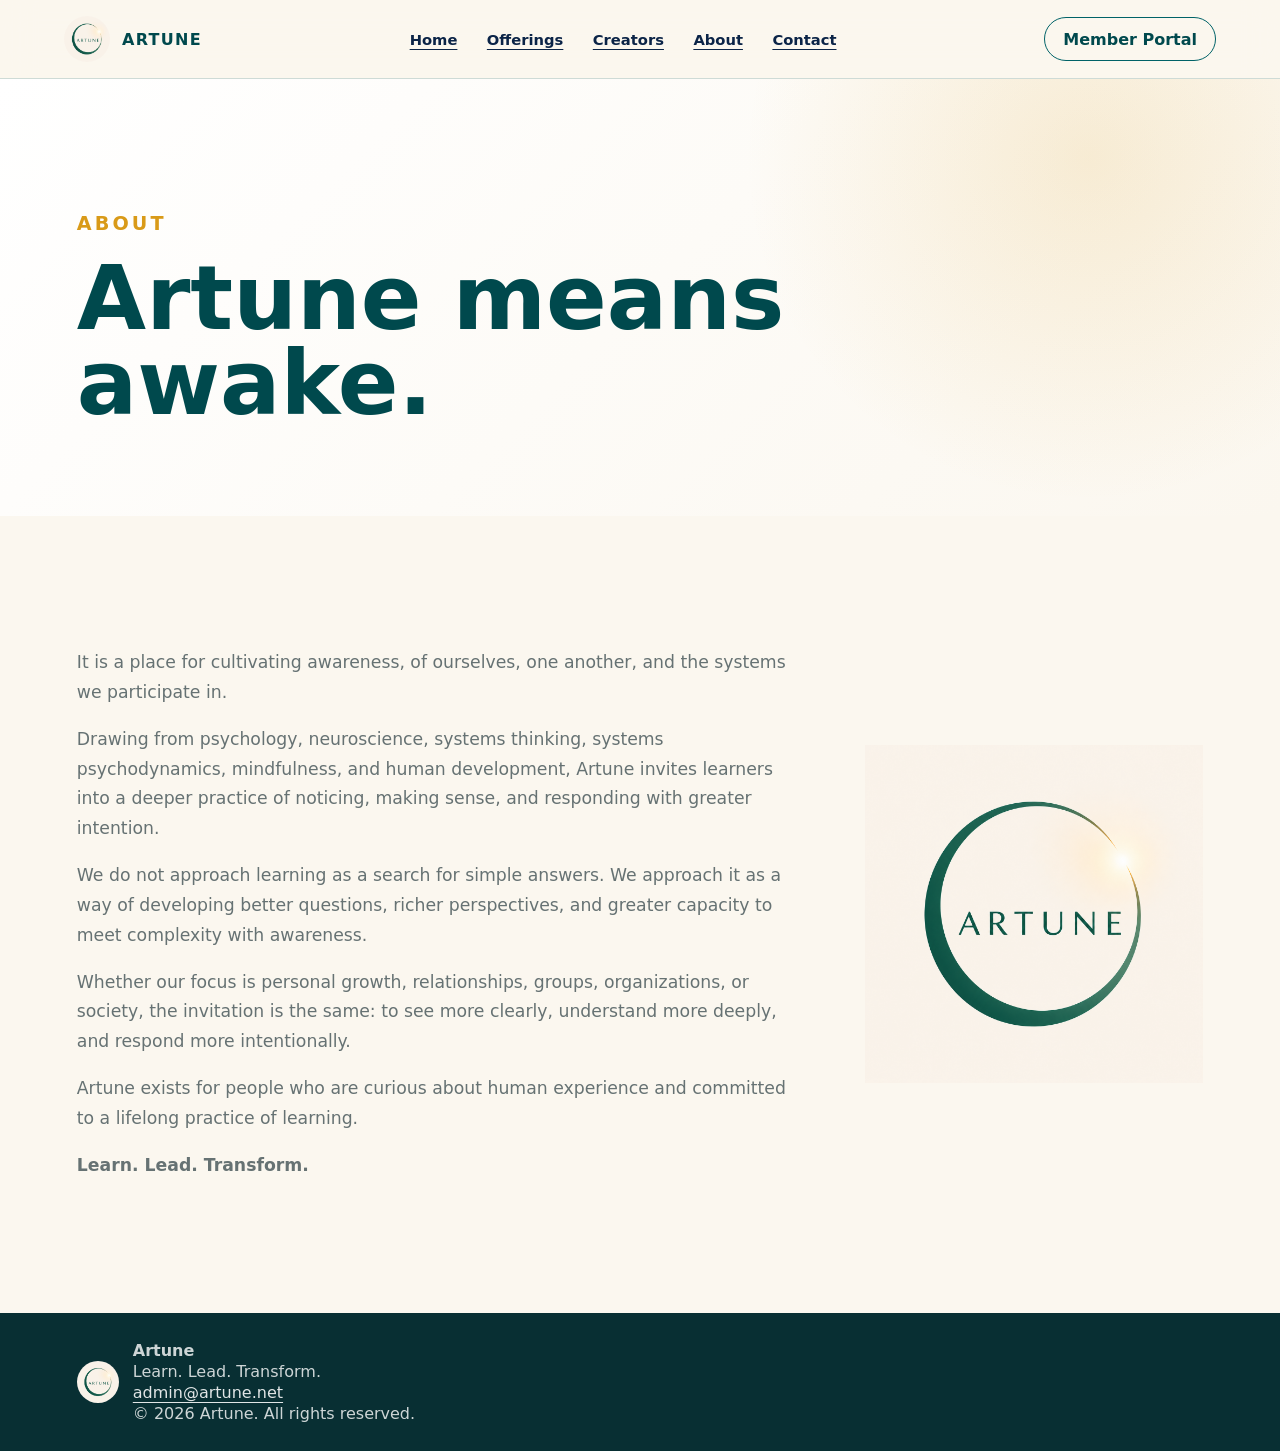
==== commit 6f9c32e4: "Add files via upload" ====
--- a/about/index.html
+++ b/about/index.html
@@ -11,9 +11,9 @@
     <header class="site-header" data-site-header>
       <a class="brand" href="/" aria-label="Artune home"><img src="../assets/artune-symbol.png" alt="" /><span>Artune</span></a>
       <nav class="nav-links" id="primary-navigation" aria-label="Main navigation">
-        <a href="/">Home</a><a href="/explore/">Explore</a><a href="/learning/">Offerings</a><a href="/creators/">Creators</a><a href="/about/">About</a><a href="/contact/">Contact</a>
+        <a href="/">Home</a><a href="/learning/">Offerings</a><a href="/creators/">Creators</a><a href="/about/">About</a><a href="/contact/">Contact</a>
       </nav>
-      <a class="nav-cta" href="https://ara-haroutiounian-4270.freshlearn.com/member/#/login">Member Portal</a>
+      <a class="nav-cta" href="https://Artune.freshlearn.com/member">Member Portal</a>
       <button class="menu-toggle" type="button" aria-controls="primary-navigation" aria-expanded="false"><span class="menu-toggle-lines" aria-hidden="true"></span><span class="sr-only">Menu</span></button>
     </header>
     <main>
@@ -30,7 +30,7 @@
           <p>Artune exists for people who are curious about human experience and committed to a lifelong practice of learning.</p>
           <p><strong>Learn. Lead. Transform.</strong></p>
         </div>
-        <div class="soft-visual emergence-visual" aria-hidden="true"><span></span><span></span><span></span></div>
+        <img class="about-page-logo" src="../assets/artune-about-logo.png" alt="Artune logo" />
       </section>
     </main>
     <footer class="site-footer"><img src="../assets/artune-symbol.png" alt="" /><div><strong>Artune</strong><span>Learn. Lead. Transform.</span><a href="mailto:admin@artune.net">admin@artune.net</a><span>&copy; 2026 Artune. All rights reserved.</span></div></footer>
--- a/styles.css
+++ b/styles.css
@@ -709,6 +709,119 @@
   background: #eef5f2;
 }
 
+.work-with-section {
+  background:
+    radial-gradient(circle at 88% 10%, rgba(217, 154, 24, 0.12), transparent 24%),
+    linear-gradient(145deg, var(--white), var(--paper));
+}
+
+.service-grid {
+  display: grid;
+  grid-template-columns: repeat(2, minmax(0, 1fr));
+  gap: 18px;
+  align-items: stretch;
+}
+
+.service-card {
+  display: flex;
+  min-height: 100%;
+  flex-direction: column;
+  align-items: flex-start;
+  padding: clamp(24px, 4vw, 36px);
+  border: 1px solid var(--line);
+  border-radius: 8px;
+  background: rgba(255, 255, 255, 0.76);
+  box-shadow: 0 16px 42px rgba(0, 73, 77, 0.06);
+}
+
+.service-title {
+  max-width: 760px;
+  margin-bottom: 14px;
+  color: var(--deep-teal);
+  font-size: clamp(2.1rem, 3.8vw, 3.35rem);
+  line-height: 0.98;
+}
+
+.service-price {
+  margin: 0 0 18px;
+  color: var(--gold);
+  font-size: clamp(1.05rem, 1.5vw, 1.25rem);
+  font-weight: 900;
+}
+
+.service-card .button {
+  margin-top: auto;
+}
+
+.service-email {
+  margin: 12px 0 0;
+  font-size: 0.92rem;
+}
+
+.service-email a {
+  color: var(--deep-teal);
+  font-weight: 900;
+  text-decoration: underline;
+  text-decoration-thickness: 1px;
+  text-underline-offset: 4px;
+}
+
+.creator-services-inline {
+  margin: 24px 0 36px;
+  padding: 28px;
+  border: 1px solid var(--line);
+  border-radius: 8px;
+  background:
+    radial-gradient(circle at 88% 12%, rgba(217, 154, 24, 0.12), transparent 24%),
+    #eef5f2;
+}
+
+.creator-services-inline .service-grid {
+  grid-template-columns: 1fr;
+}
+
+.creator-services-inline .service-card {
+  background: rgba(255, 255, 255, 0.86);
+}
+
+.creator-profile-shakeh {
+  border-top: 1px solid var(--line);
+  background: #eef5f2;
+}
+
+.creator-photo-shakeh img {
+  aspect-ratio: 5 / 4;
+  object-position: center;
+}
+
+.creator-roles {
+  color: var(--deep-teal);
+  font-weight: 600;
+}
+
+.shakeh-offerings {
+  margin-top: 42px;
+}
+
+.shakeh-offerings-title {
+  font-size: 2rem;
+  line-height: 1.15;
+}
+
+.shakeh-offerings .service-grid {
+  grid-template-columns: minmax(0, 1fr);
+  margin-top: 24px;
+}
+
+.shakeh-offerings .service-title {
+  margin-top: 0;
+  overflow-wrap: anywhere;
+}
+
+.shakeh-connect {
+  margin-top: 28px;
+}
+
 .course-layout {
   display: grid;
   grid-template-columns: minmax(280px, 0.58fr) minmax(0, 0.9fr);
@@ -887,6 +1000,114 @@
 .course-offer h2 {
   margin-top: 22px;
   font-size: clamp(1.35rem, 2.1vw, 2rem);
+}
+
+.about-page-logo {
+  width: 100%;
+  height: auto;
+  object-fit: contain;
+  align-self: center;
+}
+
+.course-enrollment-options {
+  margin: 40px 0;
+}
+
+.course-enrollment-options > h2 {
+  font-size: 2rem;
+  line-height: 1.15;
+}
+
+.enrollment-grid {
+  display: grid;
+  grid-template-columns: repeat(2, minmax(0, 1fr));
+  gap: 18px;
+  margin-top: 24px;
+}
+
+.enrollment-option {
+  min-width: 0;
+  display: flex;
+  flex-direction: column;
+  align-items: flex-start;
+  padding: 24px;
+  border: 1px solid var(--line);
+  border-radius: 8px;
+  background: var(--white);
+}
+
+.enrollment-option h3 {
+  font-size: 1.5rem;
+}
+
+.enrollment-option .enrollment-price {
+  margin: 16px 0 0;
+  color: var(--deep-teal);
+  font-size: 2rem;
+  font-weight: 800;
+}
+
+.enrollment-option .button {
+  margin-top: auto;
+}
+
+.course-enroll-actions .button,
+.enrollment-option .button,
+.offering-enrollment-links .button {
+  max-width: 100%;
+  padding: 12px 18px;
+  text-align: center;
+  line-height: 1.4;
+  white-space: normal;
+}
+
+.offering-enrollment-links {
+  margin-bottom: 24px;
+}
+
+@media (max-width: 620px) {
+  .enrollment-grid {
+    grid-template-columns: minmax(0, 1fr);
+  }
+}
+
+.course-video-section {
+  margin: 34px 0;
+  padding: clamp(22px, 4vw, 34px);
+  border: 1px solid var(--line);
+  border-radius: 8px;
+  background:
+    radial-gradient(circle at 90% 10%, rgba(217, 154, 24, 0.14), transparent 22%),
+    rgba(255, 255, 255, 0.78);
+  box-shadow: 0 16px 42px rgba(0, 73, 77, 0.06);
+}
+
+.course-video-section .section-heading {
+  margin-bottom: 18px;
+}
+
+.course-video-section h2 {
+  font-size: clamp(2rem, 3.7vw, 3.6rem);
+}
+
+.video-embed {
+  position: relative;
+  width: 100%;
+  margin-top: 24px;
+  overflow: hidden;
+  border: 1px solid var(--line);
+  border-radius: 8px;
+  background: var(--deep-teal);
+  box-shadow: var(--shadow);
+  aspect-ratio: 16 / 9;
+}
+
+.video-embed iframe {
+  position: absolute;
+  inset: 0;
+  width: 100%;
+  height: 100%;
+  border: 0;
 }
 
 .feature-list {
@@ -1079,7 +1300,8 @@
   .domain-grid,
   .practice-grid,
   .lens-grid,
-  .module-list {
+  .module-list,
+  .service-grid {
     grid-template-columns: repeat(2, minmax(0, 1fr));
   }
 
@@ -1154,10 +1376,15 @@
     min-height: 190px;
   }
 
+  .course-video-section {
+    padding: 16px;
+  }
+
   .domain-grid,
   .practice-grid,
   .lens-grid,
-  .module-list {
+  .module-list,
+  .service-grid {
     grid-template-columns: 1fr;
   }
 }
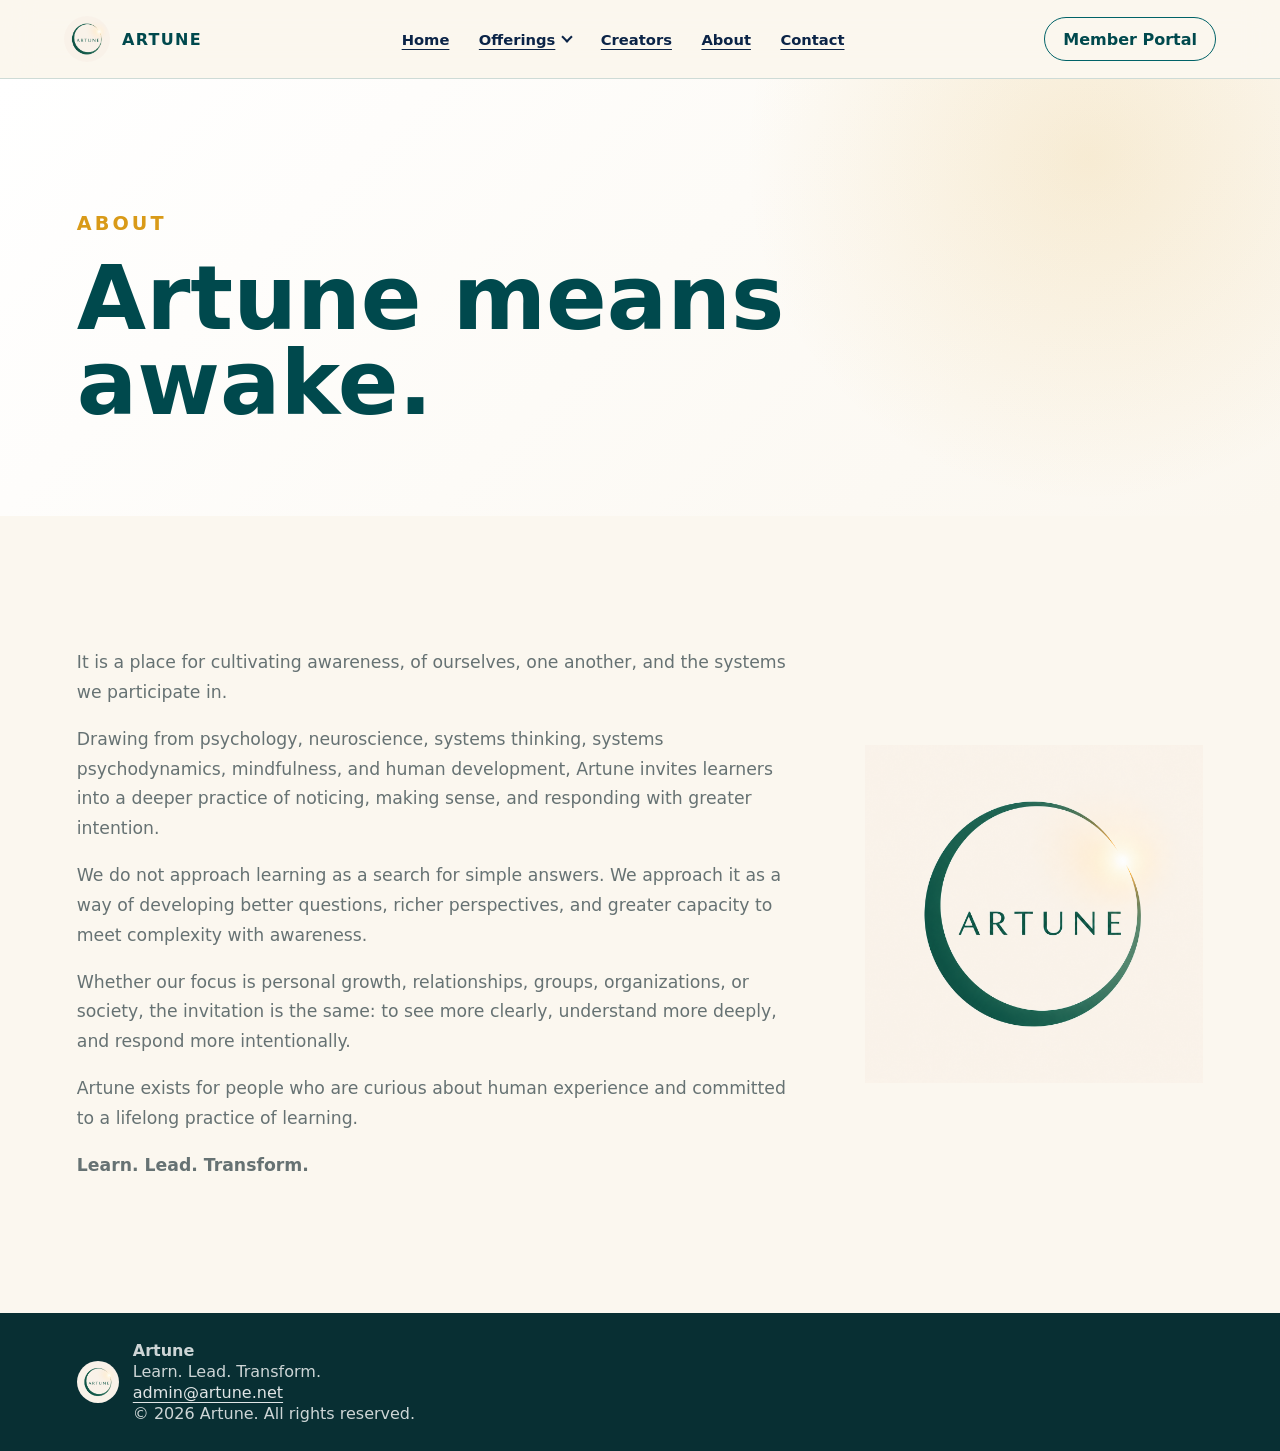
==== commit 020ba0ba: "Add files via upload" ====
--- a/about/index.html
+++ b/about/index.html
@@ -6,12 +6,22 @@
     <title>About | Artune</title>
     <meta name="description" content="Artune means awake. Learn about Artune's orientation to awareness, inquiry, and human development." />
     <link rel="stylesheet" href="../styles.css" />
+    <link rel="stylesheet" href="../navigation.css" />
+    <script defer src="../analytics.js"></script>
+    <script defer src="../navigation.js"></script>
   </head>
   <body>
     <header class="site-header" data-site-header>
       <a class="brand" href="/" aria-label="Artune home"><img src="../assets/artune-symbol.png" alt="" /><span>Artune</span></a>
       <nav class="nav-links" id="primary-navigation" aria-label="Main navigation">
-        <a href="/">Home</a><a href="/learning/">Offerings</a><a href="/creators/">Creators</a><a href="/about/">About</a><a href="/contact/">Contact</a>
+        <a href="/">Home</a><details class="offerings-menu">
+          <summary>Offerings</summary>
+          <div class="offerings-submenu">
+            <a href="/learning/">Personal &amp; Professional Development</a>
+            <a href="/consulting/">Consulting &amp; Coaching</a>
+            <a href="/events/">Events</a>
+          </div>
+        </details><a href="/creators/">Creators</a><a href="/about/">About</a><a href="/contact/">Contact</a>
       </nav>
       <a class="nav-cta" href="https://Artune.freshlearn.com/member">Member Portal</a>
       <button class="menu-toggle" type="button" aria-controls="primary-navigation" aria-expanded="false"><span class="menu-toggle-lines" aria-hidden="true"></span><span class="sr-only">Menu</span></button>
@@ -34,28 +44,5 @@
       </section>
     </main>
     <footer class="site-footer"><img src="../assets/artune-symbol.png" alt="" /><div><strong>Artune</strong><span>Learn. Lead. Transform.</span><a href="mailto:admin@artune.net">admin@artune.net</a><span>&copy; 2026 Artune. All rights reserved.</span></div></footer>
-    <script>
-      (() => {
-        if (window.artuneMenuReady) return;
-        window.artuneMenuReady = true;
-        const header = document.querySelector("[data-site-header]");
-        const toggle = header?.querySelector(".menu-toggle");
-        const nav = header?.querySelector("#primary-navigation");
-        const closeMenu = () => {
-          header?.classList.remove("is-menu-open");
-          document.body.classList.remove("is-menu-locked");
-          toggle?.setAttribute("aria-expanded", "false");
-        };
-        toggle?.addEventListener("click", () => {
-          const isOpen = header.classList.toggle("is-menu-open");
-          document.body.classList.toggle("is-menu-locked", isOpen);
-          toggle.setAttribute("aria-expanded", String(isOpen));
-        });
-        nav?.querySelectorAll("a").forEach((link) => link.addEventListener("click", closeMenu));
-        document.addEventListener("keydown", (event) => {
-          if (event.key === "Escape") closeMenu();
-        });
-      })();
-    </script>
-  </body>
+</body>
 </html>
--- a/styles.css
+++ b/styles.css
@@ -207,6 +207,28 @@
   align-items: center;
 }
 
+.fractal-panel {
+  display: block;
+  width: 100%;
+  min-width: 0;
+  height: auto;
+  border: 1px solid var(--line);
+  border-radius: 8px;
+  object-fit: cover;
+}
+
+.fractal-panel-learning {
+  aspect-ratio: 4 / 3;
+  object-position: 65% center;
+}
+
+.fractal-panel-contact {
+  margin-top: 30px;
+  aspect-ratio: 2 / 1;
+  object-position: center;
+  border-color: rgba(255, 255, 255, 0.25);
+}
+
 .hero-copy {
   max-width: 760px;
 }
@@ -715,6 +737,14 @@
     linear-gradient(145deg, var(--white), var(--paper));
 }
 
+.initial-consultation-button {
+  max-width: 100%;
+  padding: 12px 22px;
+  text-align: center;
+  line-height: 1.4;
+  white-space: normal;
+}
+
 .service-grid {
   display: grid;
   grid-template-columns: repeat(2, minmax(0, 1fr));
@@ -843,6 +873,49 @@
   object-position: center;
 }
 
+.course-learn-more {
+  width: 100%;
+  min-height: 60px;
+  padding: 14px 24px;
+  font-size: 1.2rem;
+  line-height: 1.4;
+  text-align: center;
+}
+
+.course-preview {
+  max-width: 1040px;
+}
+
+.course-preview-image {
+  width: 100%;
+  height: auto;
+  margin-bottom: 24px;
+  border: 1px solid var(--line);
+  border-radius: 8px;
+}
+
+.service-actions {
+  display: grid;
+  gap: 14px;
+  width: 100%;
+  margin-top: auto;
+  padding-top: 18px;
+}
+
+.service-actions .consultation-invitation {
+  margin: 0;
+  color: var(--deep-teal);
+  font-weight: 700;
+}
+
+.service-card .service-actions .button {
+  max-width: 100%;
+  margin-top: 0;
+  padding: 12px 18px;
+  text-align: center;
+  line-height: 1.4;
+}
+
 .course-banner-section {
   padding: clamp(28px, 5vw, 64px) clamp(20px, 6vw, 86px) 0;
   background: var(--paper);
@@ -853,6 +926,135 @@
   border: 1px solid var(--line);
   border-radius: 8px;
   box-shadow: var(--shadow);
+}
+
+.course-opening-banner {
+  padding-top: 24px;
+  padding-bottom: 24px;
+  background: var(--white);
+}
+
+.course-opening-banner img {
+  max-width: 640px;
+  height: auto;
+  margin-inline: auto;
+  box-shadow: none;
+}
+
+.course-testimonial {
+  padding: 36px clamp(20px, 6vw, 86px) 40px;
+  border-top: 1px solid var(--line);
+  background: #f0f5f3;
+}
+
+.course-testimonial-inner {
+  max-width: 1100px;
+  margin-inline: auto;
+}
+
+.testimonial-grid {
+  display: grid;
+  grid-template-columns: repeat(2, minmax(0, 1fr));
+  gap: 32px;
+}
+
+.testimonial-entry {
+  min-width: 0;
+}
+
+.testimonial-entry-rose {
+  border-left: 1px solid var(--line);
+  padding-left: 32px;
+}
+
+@media (max-width: 768px) {
+  .testimonial-grid {
+    grid-template-columns: minmax(0, 1fr);
+    gap: 28px;
+  }
+
+  .testimonial-entry-rose {
+    border-left: 0;
+    border-top: 1px solid var(--line);
+    padding-left: 0;
+    padding-top: 28px;
+  }
+}
+
+.course-testimonial .kicker {
+  color: var(--teal);
+  line-height: 1.5;
+}
+
+.testimonial-quote {
+  margin: 0;
+}
+
+.testimonial-quote blockquote,
+.testimonial-details blockquote {
+  margin: 0;
+}
+
+.testimonial-quote blockquote p {
+  margin: 0;
+  color: var(--deep-teal);
+  font-size: 1.45rem;
+  line-height: 1.55;
+  font-weight: 600;
+}
+
+.testimonial-quote figcaption {
+  display: grid;
+  gap: 5px;
+  margin-top: 24px;
+  color: var(--ink);
+  line-height: 1.5;
+}
+
+.testimonial-quote figcaption strong {
+  color: var(--deep-teal);
+  font-size: 1.1rem;
+}
+
+.testimonial-quote figcaption span {
+  color: var(--muted);
+}
+
+.testimonial-details {
+  margin-top: 18px;
+}
+
+.testimonial-details summary {
+  width: fit-content;
+  max-width: 100%;
+  padding-block: 10px;
+  color: var(--deep-teal);
+  font-weight: 700;
+  cursor: pointer;
+}
+
+.testimonial-details blockquote {
+  padding-top: 8px;
+}
+
+@media (max-width: 620px) {
+  .course-testimonial {
+    padding: 28px 18px;
+  }
+
+  .testimonial-quote blockquote p {
+    font-size: 1.2rem;
+  }
+}
+
+@media (max-width: 620px) {
+  .course-opening-banner {
+    padding: 16px 18px;
+  }
+
+  .course-opening-banner img {
+    max-width: 280px;
+  }
 }
 
 .course-hero-integrated {
@@ -1011,6 +1213,204 @@
 
 .course-enrollment-options {
   margin: 40px 0;
+}
+
+.course-curriculum {
+  margin: 0;
+}
+
+.course-discovery-heading {
+  padding: 48px clamp(20px, 6vw, 86px) 24px;
+  background: var(--white);
+}
+
+.course-discovery-heading h1 {
+  max-width: 1100px;
+  font-size: 3.25rem;
+  line-height: 1.08;
+}
+
+.course-discovery-heading p {
+  max-width: 760px;
+  margin: 18px 0 0;
+  font-size: 1.1rem;
+}
+
+.course-curriculum-visual {
+  padding-top: 24px;
+  padding-bottom: 64px;
+}
+
+.course-curriculum-visual .section-heading {
+  margin-bottom: 24px;
+}
+
+.course-curriculum-visual .curriculum-list article {
+  padding: 0;
+  overflow: hidden;
+}
+
+.module-image-frame {
+  aspect-ratio: 4 / 3;
+  overflow: hidden;
+  background: #e7eeeb;
+}
+
+.module-image-frame-tall {
+  aspect-ratio: 1 / 1;
+}
+
+.module-image-frame .module-image {
+  display: block;
+  width: 100%;
+  height: 100%;
+  object-fit: cover;
+  object-position: center;
+}
+
+.module-image-frame .module-image-full {
+  object-fit: contain;
+}
+
+.module-image-frame .module-image-guitar {
+  object-position: 50% 30%;
+}
+
+.module-image-frame .module-image-ripples {
+  object-position: 65% 50%;
+}
+
+.module-card-copy {
+  padding: 22px;
+}
+
+.module-number {
+  margin: 0 0 10px;
+  color: var(--teal);
+  font-size: 0.8rem;
+  font-weight: 800;
+  text-transform: uppercase;
+}
+
+.module-card-copy > p:last-child {
+  margin-bottom: 0;
+}
+
+.identity-description,
+.module-image-explanation {
+  margin-top: 18px;
+  color: var(--muted);
+  font-size: 0.95rem;
+  line-height: 1.6;
+}
+
+.identity-description summary,
+.module-image-explanation summary,
+.course-image-credits summary {
+  color: var(--deep-teal);
+  font-weight: 700;
+  cursor: pointer;
+}
+
+.module-image-explanation p {
+  margin-bottom: 0;
+}
+
+.module-image-explanation summary {
+  padding-block: 8px;
+}
+
+.course-introduction {
+  margin-bottom: 44px;
+}
+
+.course-introduction h2 {
+  font-size: 2rem;
+  line-height: 1.15;
+}
+
+.course-image-credits {
+  padding: 28px clamp(20px, 6vw, 86px);
+  border-top: 1px solid var(--line);
+  background: var(--white);
+}
+
+.course-image-credits ol {
+  max-width: 1000px;
+  color: var(--muted);
+  line-height: 1.65;
+  padding-left: 24px;
+}
+
+.course-image-credits li {
+  margin: 14px 0;
+}
+
+.course-image-credits a {
+  color: var(--deep-teal);
+  text-decoration: underline;
+  text-underline-offset: 3px;
+}
+
+@media (max-width: 620px) {
+  .course-discovery-heading {
+    padding: 32px 18px 20px;
+  }
+
+  .course-discovery-heading h1 {
+    font-size: 2.25rem;
+  }
+
+  .course-curriculum-visual {
+    padding-top: 20px;
+    padding-bottom: 40px;
+  }
+}
+
+.course-curriculum h2 {
+  font-size: 2rem;
+  line-height: 1.15;
+}
+
+.curriculum-list {
+  display: grid;
+  grid-template-columns: repeat(3, minmax(0, 1fr));
+  gap: 18px;
+}
+
+.curriculum-list article {
+  min-width: 0;
+  padding: 24px;
+  border: 1px solid var(--line);
+  border-radius: 8px;
+  background: var(--white);
+}
+
+.curriculum-list h3 {
+  color: var(--deep-teal);
+  font-size: 1.35rem;
+  line-height: 1.3;
+}
+
+.curriculum-list .module-question {
+  margin: 16px 0 10px;
+  color: var(--navy);
+}
+
+.curriculum-list article > p:last-child {
+  margin-bottom: 0;
+}
+
+@media (max-width: 980px) {
+  .curriculum-list {
+    grid-template-columns: repeat(2, minmax(0, 1fr));
+  }
+}
+
+@media (max-width: 620px) {
+  .curriculum-list {
+    grid-template-columns: minmax(0, 1fr);
+  }
 }
 
 .course-enrollment-options > h2 {
--- a/navigation.css
+++ b/navigation.css
@@ -0,0 +1,101 @@
+.offerings-menu {
+  position: relative;
+  min-width: 0;
+}
+.offerings-menu > summary {
+  display: flex;
+  align-items: center;
+  gap: 8px;
+  min-height: 44px;
+  cursor: pointer;
+  list-style: none;
+  text-decoration: underline;
+  text-underline-offset: 4px;
+}
+.offerings-menu > summary::-webkit-details-marker {
+  display: none;
+}
+.offerings-menu > summary::after {
+  content: '';
+  width: 6px;
+  height: 6px;
+  border-right: 2px solid currentColor;
+  border-bottom: 2px solid currentColor;
+  transform: rotate(45deg);
+  margin-top: -4px;
+}
+.offerings-menu[open] > summary::after {
+  transform: rotate(225deg);
+  margin-top: 3px;
+}
+.offerings-submenu {
+  position: absolute;
+  z-index: 30;
+  top: calc(100% + 8px);
+  left: -16px;
+  width: 320px;
+  max-width: calc(100vw - 36px);
+  padding: 8px;
+  border: 1px solid var(--line);
+  border-radius: 8px;
+  background: var(--white);
+  box-shadow: 0 12px 30px rgba(0, 73, 77, 0.14);
+}
+.offerings-submenu a {
+  display: block;
+  padding: 14px 12px;
+  color: var(--deep-teal);
+  font-size: 0.95rem;
+  line-height: 1.45;
+  text-decoration: none;
+}
+.offerings-submenu a:hover,
+.offerings-submenu a:focus-visible {
+  background: #eef5f2;
+}
+.site-header summary:focus-visible,
+.site-header a:focus-visible,
+.site-header button:focus-visible {
+  outline: 3px solid #a66b00;
+  outline-offset: 3px;
+}
+#shakeh-name,
+#shakeh-offerings-title {
+  scroll-margin-top: 100px;
+}
+@media (max-width: 980px) {
+  .site-header:not(.is-menu-open) .nav-links {
+    visibility: hidden;
+  }
+  .site-header.is-menu-open .nav-links {
+    visibility: visible;
+  }
+  .offerings-menu > summary {
+    width: 100%;
+    min-height: 46px;
+    border-bottom: 1px solid var(--line);
+    color: var(--navy);
+    font-size: 1rem;
+  }
+  .offerings-submenu {
+    position: static;
+    width: 100%;
+    max-width: none;
+    margin-top: 8px;
+    border-radius: 0;
+    border: 0;
+    border-left: 3px solid var(--teal);
+    box-shadow: none;
+  }
+  .nav-links .offerings-submenu a {
+    padding: 12px;
+    min-height: 48px;
+    color: var(--deep-teal);
+    font-size: 0.95rem;
+    line-height: 1.5;
+  }
+}
+@media (prefers-reduced-motion: reduce) {
+  html { scroll-behavior: auto; }
+  .site-header * { transition: none !important; }
+}
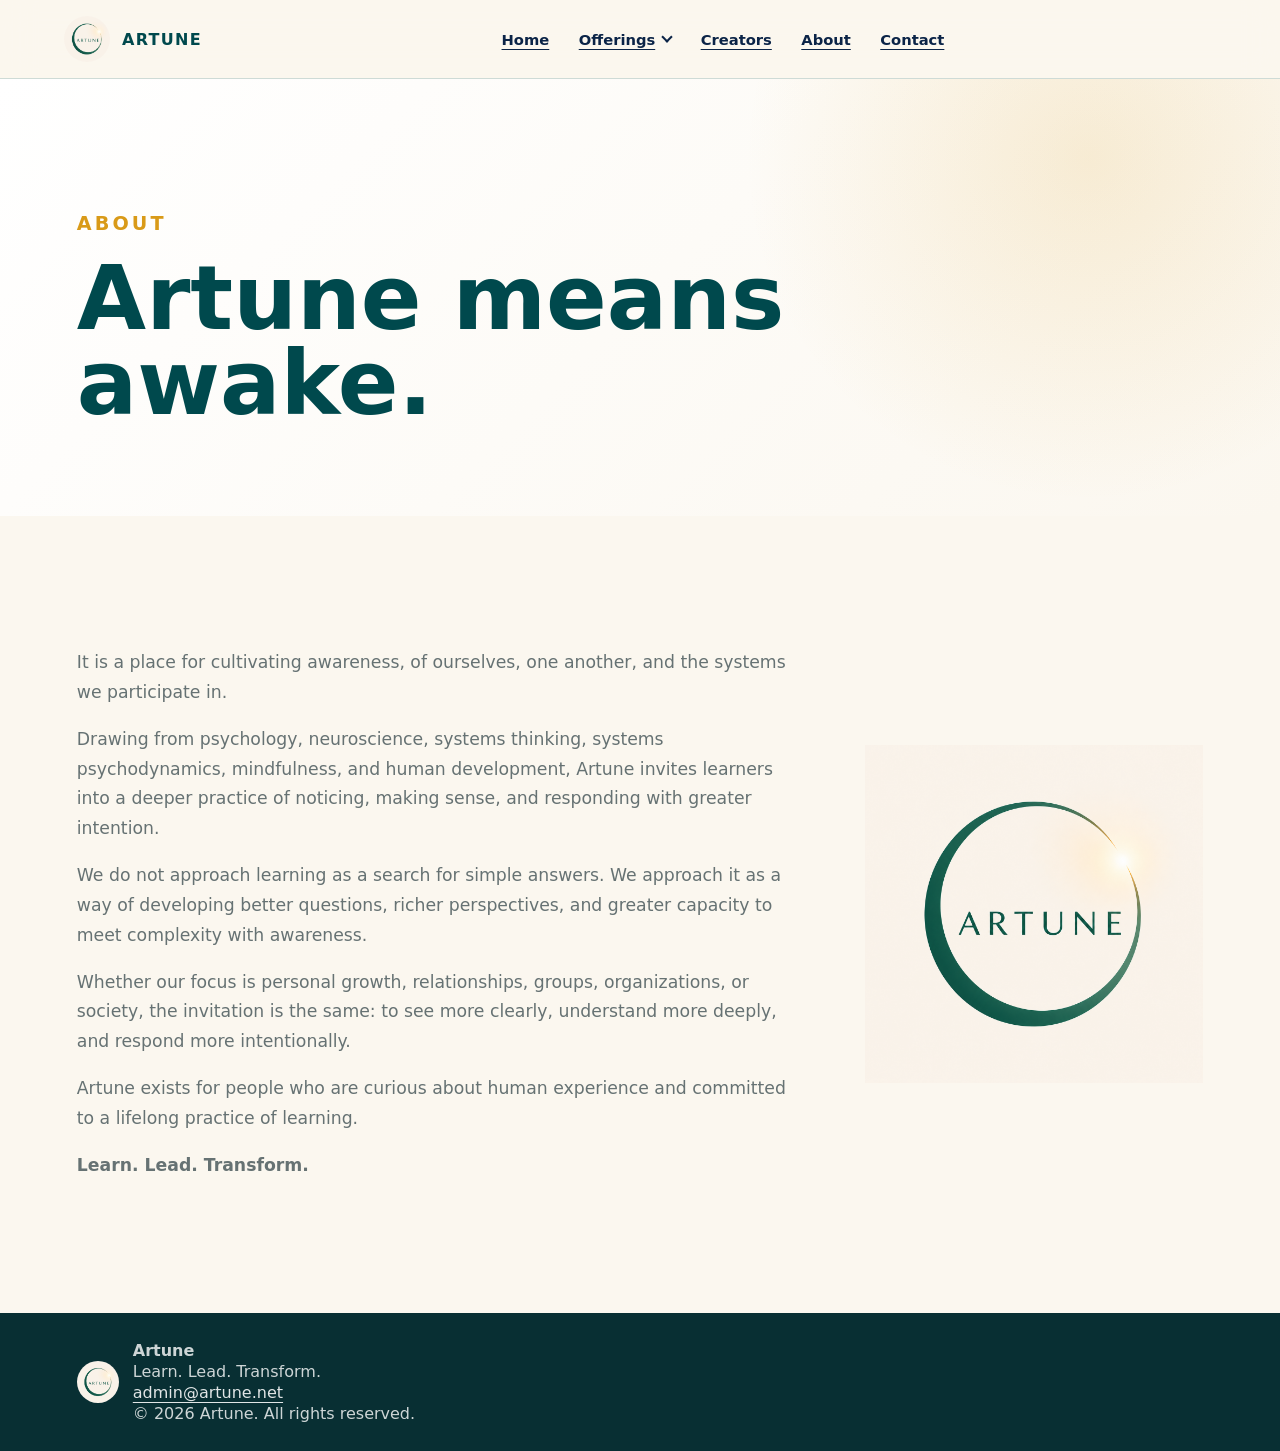
==== commit 73cbf5ae: "Add files via upload" ====
--- a/about/index.html
+++ b/about/index.html
@@ -23,7 +23,6 @@
           </div>
         </details><a href="/creators/">Creators</a><a href="/about/">About</a><a href="/contact/">Contact</a>
       </nav>
-      <a class="nav-cta" href="https://Artune.freshlearn.com/member">Member Portal</a>
       <button class="menu-toggle" type="button" aria-controls="primary-navigation" aria-expanded="false"><span class="menu-toggle-lines" aria-hidden="true"></span><span class="sr-only">Menu</span></button>
     </header>
     <main>
--- a/navigation.css
+++ b/navigation.css
@@ -1,3 +1,6 @@
+.site-header {
+  grid-template-columns: auto minmax(0, 1fr);
+}
 .offerings-menu {
   position: relative;
   min-width: 0;
@@ -59,11 +62,19 @@
   outline: 3px solid #a66b00;
   outline-offset: 3px;
 }
+#ara-name,
 #shakeh-name,
 #shakeh-offerings-title {
   scroll-margin-top: 100px;
 }
 @media (max-width: 980px) {
+  .site-header {
+    grid-template-columns: auto minmax(0, 1fr) auto;
+  }
+  .menu-toggle {
+    grid-column: 3;
+    justify-self: end;
+  }
   .site-header:not(.is-menu-open) .nav-links {
     visibility: hidden;
   }
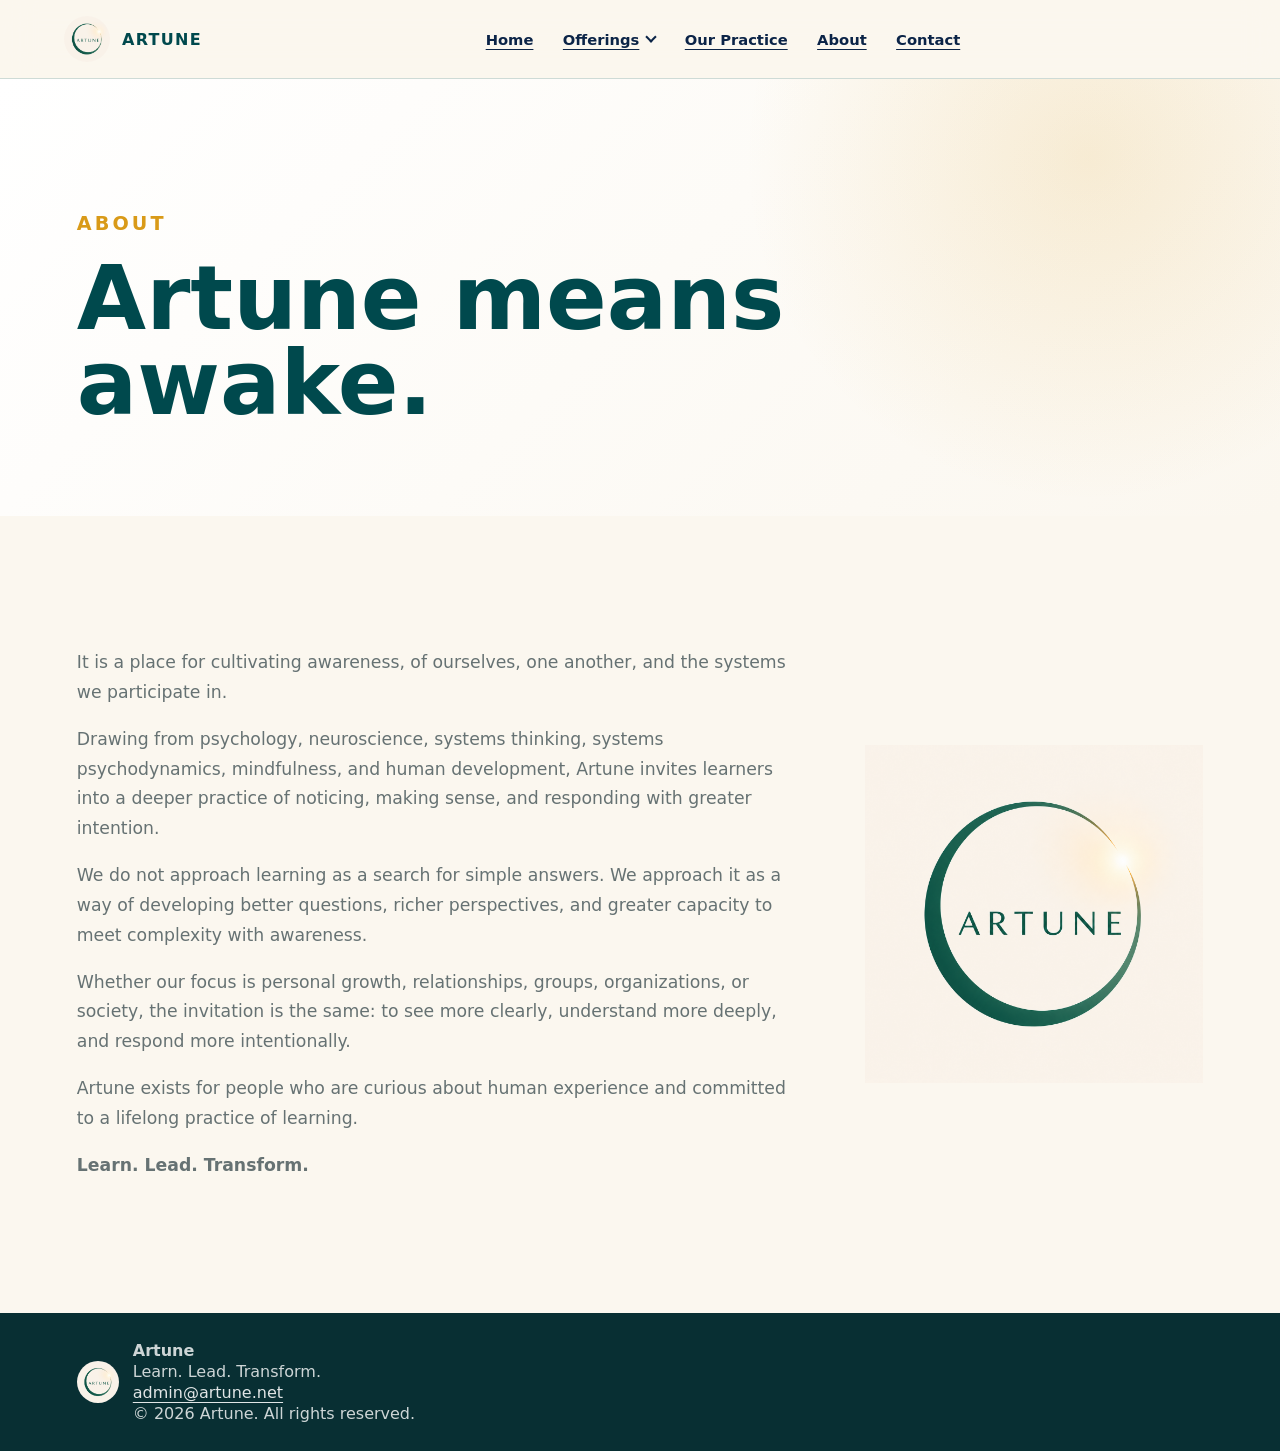
==== commit 1d8ddb02: "Add files via upload" ====
--- a/about/index.html
+++ b/about/index.html
@@ -21,7 +21,7 @@
             <a href="/consulting/">Consulting &amp; Coaching</a>
             <a href="/events/">Events</a>
           </div>
-        </details><a href="/creators/">Creators</a><a href="/about/">About</a><a href="/contact/">Contact</a>
+        </details><a href="/creators/">Our Practice</a><a href="/about/">About</a><a href="/contact/">Contact</a>
       </nav>
       <button class="menu-toggle" type="button" aria-controls="primary-navigation" aria-expanded="false"><span class="menu-toggle-lines" aria-hidden="true"></span><span class="sr-only">Menu</span></button>
     </header>
